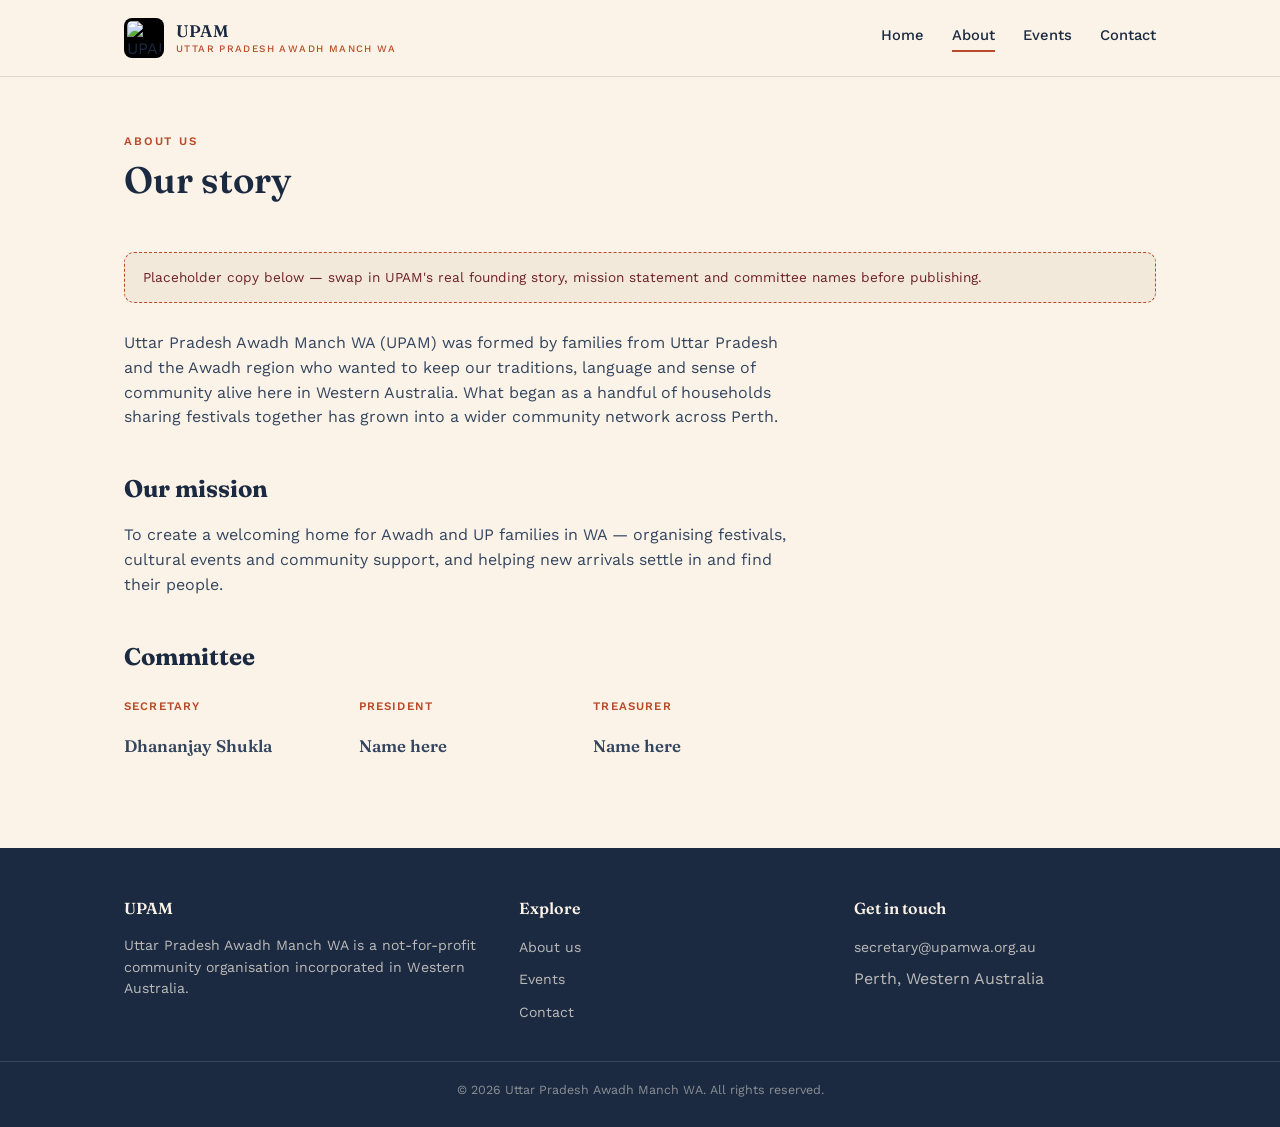
==== about.html @ 1d03f545 "Logo attached" ====
<!doctype html>
<html lang="en">
<head>
<meta charset="UTF-8">
<meta name="viewport" content="width=device-width, initial-scale=1">
<title>About — UPAM</title>
<meta name="description" content="About Uttar Pradesh Awadh Manch WA — our mission, our committee, our story.">
<link rel="icon" href="assets/logo.webp" type="image/webp">
<link rel="stylesheet" href="styles.css">
</head>
<body>

<header class="site">
  <div class="nav-row">
    <a class="brand" href="index.html">
      <img class="brand-mark" src="assets/logo.webp" alt="UPAM — Uttar Pradesh Awadh Manch WA logo">
      <span class="brand-text">UPAM<small>Uttar Pradesh Awadh Manch WA</small></span>
    </a>
    <button class="nav-toggle" aria-label="Toggle menu" aria-expanded="false" id="navToggle">☰</button>
    <nav class="links" id="navLinks">
      <a href="index.html">Home</a>
      <a href="about.html" aria-current="page">About</a>
      <a href="events.html">Events</a>
      <a href="contact.html">Contact</a>
    </nav>
  </div>
</header>

<section style="padding-top:56px;">
  <div class="container">
    <div class="section-head">
      <p class="eyebrow">About us</p>
      <h2>Our story</h2>
    </div>

    <div class="placeholder-note">
      Placeholder copy below — swap in UPAM's real founding story, mission statement and committee names before publishing.
    </div>

    <div class="prose">
      <p>Uttar Pradesh Awadh Manch WA (UPAM) was formed by families from Uttar Pradesh and the Awadh region who wanted to keep our traditions, language and sense of community alive here in Western Australia. What began as a handful of households sharing festivals together has grown into a wider community network across Perth.</p>

      <h2>Our mission</h2>
      <p>To create a welcoming home for Awadh and UP families in WA — organising festivals, cultural events and community support, and helping new arrivals settle in and find their people.</p>

      <h2>Committee</h2>
      <div class="committee-grid">
        <div class="committee-card">
          <p class="role">Secretary</p>
          <p class="name">Dhananjay Shukla</p>
        </div>
        <div class="committee-card">
          <p class="role">President</p>
          <p class="name">Name here</p>
        </div>
        <div class="committee-card">
          <p class="role">Treasurer</p>
          <p class="name">Name here</p>
        </div>
      </div>
    </div>
  </div>
</section>

<footer class="site">
  <div class="footer-inner">
    <div>
      <h4>UPAM</h4>
      <p>Uttar Pradesh Awadh Manch WA is a not-for-profit community organisation incorporated in Western Australia.</p>
    </div>
    <div>
      <h4>Explore</h4>
      <ul>
        <li><a href="about.html">About us</a></li>
        <li><a href="events.html">Events</a></li>
        <li><a href="contact.html">Contact</a></li>
      </ul>
    </div>
    <div>
      <h4>Get in touch</h4>
      <ul>
        <li><a href="mailto:secretary@upamwa.org.au">secretary@upamwa.org.au</a></li>
        <li>Perth, Western Australia</li>
      </ul>
    </div>
  </div>
  <div class="footer-bottom">© <span id="year"></span> Uttar Pradesh Awadh Manch WA. All rights reserved.</div>
</footer>

<script>
  document.getElementById('year').textContent = new Date().getFullYear();
  const toggle = document.getElementById('navToggle');
  const links = document.getElementById('navLinks');
  toggle.addEventListener('click', () => {
    const open = links.classList.toggle('open');
    toggle.setAttribute('aria-expanded', open);
  });
</script>

</body>
</html>
---- styles.css ----
/* ============================================================
   UPAM — Uttar Pradesh Awadh Manch WA
   Design tokens: dusk indigo + marigold + rust, arch motif
   drawn from Lucknow's Rumi Darwaza, chikankari thread texture
   ============================================================ */

@import url('https://fonts.googleapis.com/css2?family=Fraunces:ital,opsz,wght@0,9..144,400;0,9..144,600;1,9..144,500&family=Work+Sans:wght@400;500;600&display=swap');

:root {
  --ink: #1B2A41;
  --ink-soft: #33455f;
  --paper: #FBF3E7;
  --thread: #F2E9DA;
  --marigold: #E8A23D;
  --rust: #B84B2A;
  --maroon: #6E1F2B;
  --line: rgba(27, 42, 65, 0.14);

  --display: 'Fraunces', serif;
  --body: 'Work Sans', sans-serif;
}

* { box-sizing: border-box; }

html { scroll-behavior: smooth; }

body {
  margin: 0;
  font-family: var(--body);
  background: var(--paper);
  color: var(--ink);
  line-height: 1.55;
}

@media (prefers-reduced-motion: reduce) {
  html { scroll-behavior: auto; }
  * { animation-duration: 0.001ms !important; transition-duration: 0.001ms !important; }
}

a { color: inherit; }

img, svg { max-width: 100%; display: block; }

.container {
  max-width: 1080px;
  margin: 0 auto;
  padding: 0 24px;
}

/* ---------- Chikankari texture ---------- */
.thread-texture {
  background-image: radial-gradient(circle, rgba(27,42,65,0.07) 1px, transparent 1.4px);
  background-size: 18px 18px;
}

/* ---------- Header / Nav ---------- */
header.site {
  position: sticky;
  top: 0;
  z-index: 50;
  background: var(--paper);
  border-bottom: 1px solid var(--line);
}

.nav-row {
  display: flex;
  align-items: center;
  justify-content: space-between;
  padding: 18px 24px;
  max-width: 1080px;
  margin: 0 auto;
}

.brand {
  display: flex;
  align-items: center;
  gap: 12px;
  text-decoration: none;
  color: var(--ink);
}

.brand-mark {
  width: 40px;
  height: 40px;
  flex: none;
  border-radius: 8px;
  background: #000;
  object-fit: contain;
  padding: 3px;
}

.footer-inner .brand-mark {
  width: 46px;
  height: 46px;
}

.brand-text {
  font-family: var(--display);
  font-size: 1.05rem;
  font-weight: 600;
  letter-spacing: 0.01em;
  line-height: 1.15;
}

.brand-text small {
  display: block;
  font-family: var(--body);
  font-weight: 500;
  font-size: 0.62rem;
  letter-spacing: 0.14em;
  text-transform: uppercase;
  color: var(--rust);
  margin-top: 2px;
}

nav.links {
  display: flex;
  gap: 28px;
  font-size: 0.92rem;
  font-weight: 500;
}

nav.links a {
  text-decoration: none;
  padding-bottom: 4px;
  border-bottom: 2px solid transparent;
}

nav.links a:hover,
nav.links a[aria-current="page"] {
  border-bottom-color: var(--rust);
}

nav.links a:focus-visible,
a:focus-visible,
button:focus-visible {
  outline: 2px solid var(--rust);
  outline-offset: 3px;
}

.nav-toggle { display: none; }

@media (max-width: 720px) {
  nav.links {
    position: absolute;
    top: 100%;
    left: 0;
    right: 0;
    background: var(--paper);
    border-bottom: 1px solid var(--line);
    flex-direction: column;
    gap: 0;
    display: none;
  }
  nav.links.open { display: flex; }
  nav.links a { padding: 14px 24px; border-bottom: 1px solid var(--line); }
  .nav-toggle {
    display: block;
    background: none;
    border: 1px solid var(--line);
    border-radius: 8px;
    width: 40px;
    height: 40px;
    font-family: var(--display);
    font-size: 1.1rem;
  }
}

/* ---------- Arch motif (Rumi Darwaza silhouette) ---------- */
.arch-row {
  display: flex;
  line-height: 0;
  color: var(--ink);
}
.arch-row.on-ink { color: var(--paper); }
.arch-row svg { flex: none; }

/* ---------- Hero ---------- */
.hero {
  background: var(--ink);
  color: var(--paper);
  position: relative;
  overflow: hidden;
}

.hero-inner {
  max-width: 1080px;
  margin: 0 auto;
  padding: 88px 24px 64px;
  display: flex;
  gap: 48px;
  align-items: center;
}

.hero-inner > div:first-child { flex: 1.1 1 0; min-width: 280px; }
.hero-inner .gate-wrap { flex: 0.9 1 0; min-width: 220px; max-width: 340px; }

.eyebrow {
  font-size: 0.72rem;
  letter-spacing: 0.16em;
  text-transform: uppercase;
  color: var(--marigold);
  font-weight: 600;
  margin: 0 0 18px;
}

.hero h1 {
  font-family: var(--display);
  font-size: clamp(2.3rem, 5vw, 3.4rem);
  line-height: 1.08;
  font-weight: 600;
  margin: 0 0 20px;
}

.hero h1 em {
  font-style: italic;
  color: var(--marigold);
  font-weight: 500;
}

.hero p.lede {
  font-size: 1.08rem;
  color: rgba(251, 243, 231, 0.82);
  max-width: 46ch;
  margin: 0 0 32px;
}

.cta-row { display: flex; gap: 14px; flex-wrap: wrap; }

.btn {
  display: inline-flex;
  align-items: center;
  gap: 8px;
  font-family: var(--body);
  font-weight: 600;
  font-size: 0.92rem;
  padding: 13px 24px;
  border-radius: 999px;
  text-decoration: none;
  border: 1px solid transparent;
  cursor: pointer;
}

.btn-primary { background: var(--rust); color: var(--paper); }
.btn-primary:hover { background: #9c3f22; }

.btn-ghost { border-color: rgba(251,243,231,0.4); color: var(--paper); background: transparent; }
.btn-ghost:hover { border-color: var(--marigold); color: var(--marigold); }

.btn-ghost-ink { border-color: var(--line); color: var(--ink); background: transparent; }
.btn-ghost-ink:hover { border-color: var(--rust); color: var(--rust); }

/* Gate illustration in hero */
.gate-wrap { position: relative; }
.gate-wrap svg { width: 100%; height: auto; }

/* ---------- Section scaffolding ---------- */
section { padding: 72px 0; }

.section-head { max-width: 60ch; margin: 0 0 44px; }

.section-head .eyebrow { color: var(--rust); }

.section-head h2 {
  font-family: var(--display);
  font-size: clamp(1.7rem, 3vw, 2.3rem);
  font-weight: 600;
  margin: 0 0 12px;
}

.section-head p { color: var(--ink-soft); margin: 0; }

/* ---------- Pillars / cards ---------- */
.pillars {
  display: grid;
  grid-template-columns: repeat(3, 1fr);
  gap: 1px;
  background: var(--line);
  border: 1px solid var(--line);
}

.pillar {
  background: var(--paper);
  padding: 32px 28px;
}

.pillar .num {
  font-family: var(--display);
  font-style: italic;
  color: var(--rust);
  font-size: 1.6rem;
  margin: 0 0 14px;
}

.pillar h3 {
  font-family: var(--display);
  font-size: 1.2rem;
  font-weight: 600;
  margin: 0 0 10px;
}

.pillar p { margin: 0; color: var(--ink-soft); font-size: 0.95rem; }

@media (max-width: 800px) {
  .pillars { grid-template-columns: 1fr; }
  .hero-inner { flex-direction: column; align-items: flex-start; padding-top: 56px; }
  .hero-inner .gate-wrap { max-width: 260px; }
}

/* ---------- Event cards ---------- */
.event-list { display: grid; gap: 1px; background: var(--line); border: 1px solid var(--line); }

.event-card {
  background: var(--paper);
  padding: 26px 28px;
  display: grid;
  grid-template-columns: 96px 1fr auto;
  gap: 22px;
  align-items: center;
}

.event-date {
  font-family: var(--display);
  text-align: center;
  border-right: 1px solid var(--line);
  padding-right: 22px;
}

.event-date .day { font-size: 1.8rem; font-weight: 600; line-height: 1; display: block; }
.event-date .mon { font-size: 0.7rem; letter-spacing: 0.12em; text-transform: uppercase; color: var(--rust); }

.event-card h3 { font-family: var(--display); font-size: 1.15rem; margin: 0 0 6px; font-weight: 600; }
.event-card p { margin: 0; color: var(--ink-soft); font-size: 0.9rem; }

@media (max-width: 640px) {
  .event-card { grid-template-columns: 64px 1fr; }
  .event-card .btn { grid-column: 1 / -1; justify-self: start; margin-top: 8px; }
}

/* ---------- Placeholder notice (dev aid, remove when real content is in) ---------- */
.placeholder-note {
  background: var(--thread);
  border: 1px dashed var(--rust);
  border-radius: 10px;
  padding: 14px 18px;
  font-size: 0.85rem;
  color: var(--maroon);
  margin-bottom: 28px;
}

/* ---------- Footer ---------- */
footer.site {
  background: var(--ink);
  color: rgba(251,243,231,0.72);
}

.footer-inner {
  max-width: 1080px;
  margin: 0 auto;
  padding: 48px 24px 36px;
  display: grid;
  grid-template-columns: 1.2fr 1fr 1fr;
  gap: 32px;
}

.footer-inner h4 {
  font-family: var(--display);
  color: var(--paper);
  font-weight: 600;
  font-size: 1rem;
  margin: 0 0 14px;
}

.footer-inner p, .footer-inner a { font-size: 0.88rem; }

.footer-inner ul { list-style: none; padding: 0; margin: 0; display: grid; gap: 8px; }
.footer-inner a { text-decoration: none; }
.footer-inner a:hover { color: var(--marigold); }

.footer-bottom {
  border-top: 1px solid rgba(251,243,231,0.14);
  text-align: center;
  font-size: 0.78rem;
  padding: 18px 24px 28px;
  color: rgba(251,243,231,0.5);
}

@media (max-width: 720px) {
  .footer-inner { grid-template-columns: 1fr; }
}

/* ---------- Form ---------- */
form.contact-form { display: grid; gap: 18px; max-width: 520px; }

.field { display: grid; gap: 6px; }

.field label { font-size: 0.85rem; font-weight: 600; }

.field input, .field textarea {
  font-family: var(--body);
  font-size: 0.95rem;
  padding: 12px 14px;
  border: 1px solid var(--line);
  border-radius: 8px;
  background: var(--thread);
  color: var(--ink);
}

.field input:focus, .field textarea:focus {
  outline: 2px solid var(--rust);
  outline-offset: 1px;
}

.field textarea { resize: vertical; min-height: 120px; }

/* ---------- Simple content page styling (about) ---------- */
.prose { max-width: 68ch; }
.prose h2 { font-family: var(--display); font-size: 1.5rem; margin: 40px 0 12px; }
.prose p { color: var(--ink-soft); }

.committee-grid {
  display: grid;
  grid-template-columns: repeat(auto-fill, minmax(180px, 1fr));
  gap: 24px;
  margin-top: 12px;
}

.committee-card { text-align: left; }
.committee-card .role {
  font-size: 0.72rem;
  letter-spacing: 0.1em;
  text-transform: uppercase;
  color: var(--rust);
  font-weight: 600;
  margin-bottom: 4px;
}
.committee-card .name { font-family: var(--display); font-size: 1.05rem; font-weight: 600; }
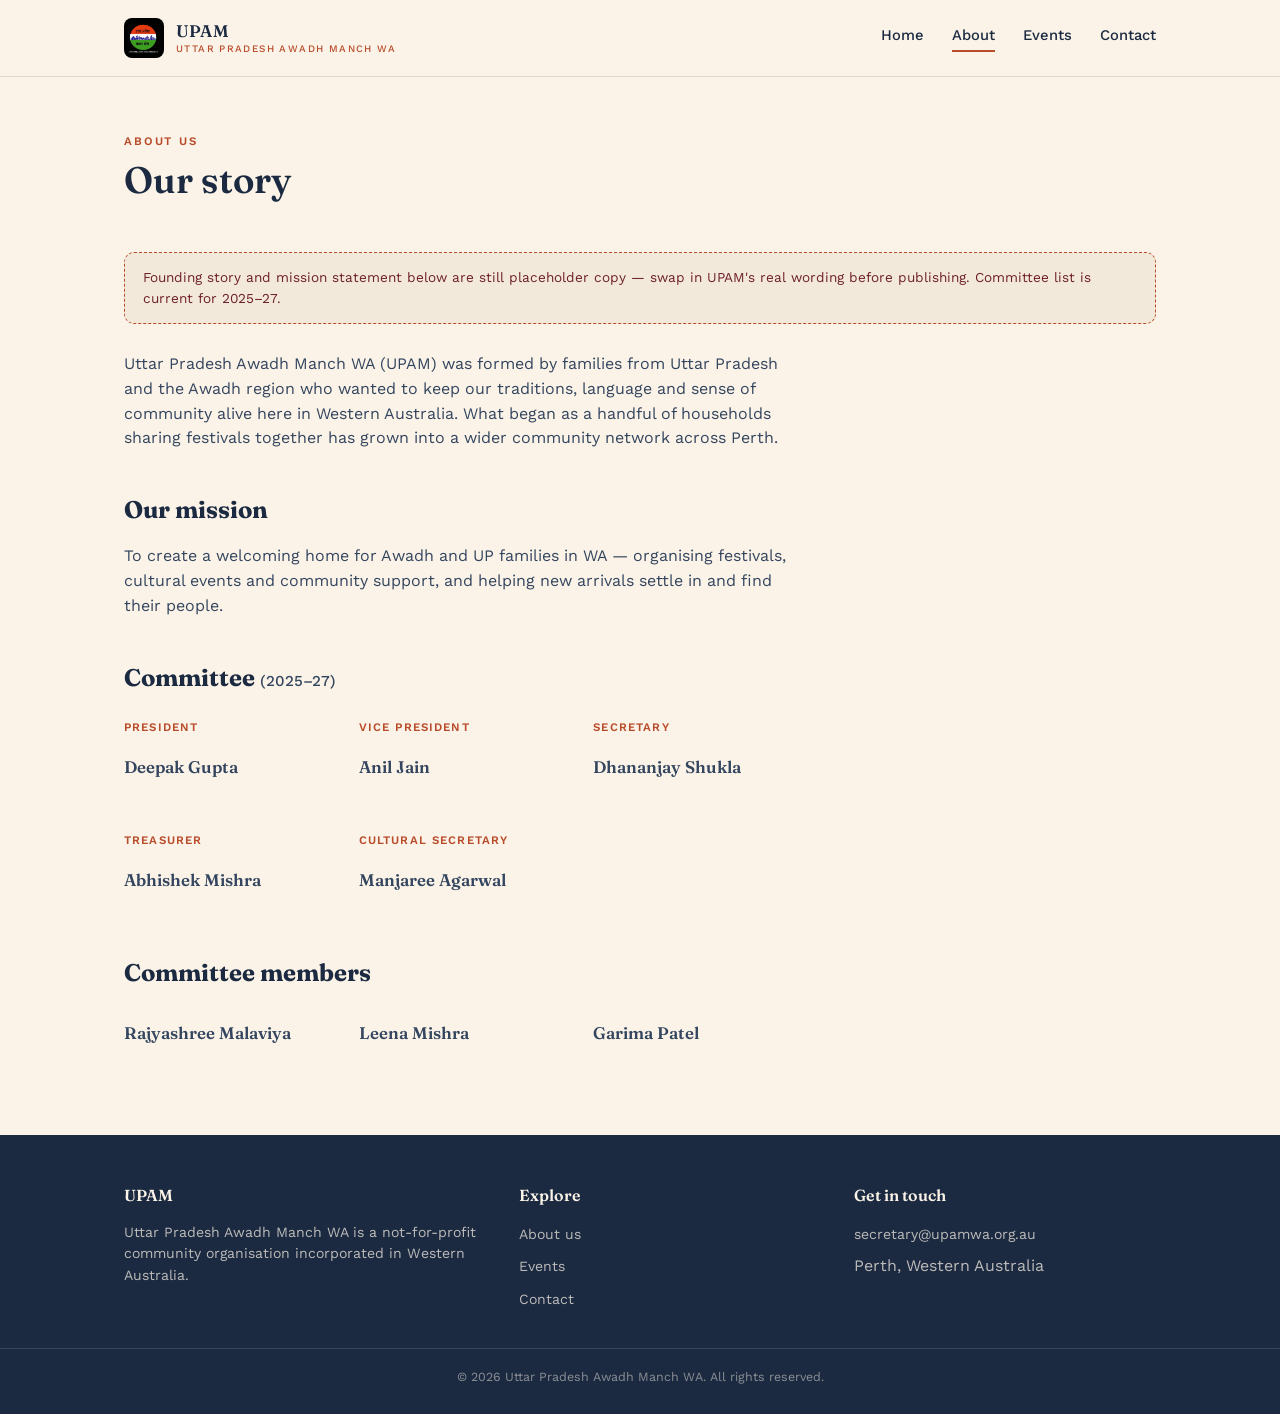
==== commit af19f850: "Added committee member" ====
--- a/about.html
+++ b/about.html
@@ -34,7 +34,7 @@
     </div>
 
     <div class="placeholder-note">
-      Placeholder copy below — swap in UPAM's real founding story, mission statement and committee names before publishing.
+      Founding story and mission statement below are still placeholder copy — swap in UPAM's real wording before publishing. Committee list is current for 2025–27.
     </div>
 
     <div class="prose">
@@ -43,19 +43,40 @@
       <h2>Our mission</h2>
       <p>To create a welcoming home for Awadh and UP families in WA — organising festivals, cultural events and community support, and helping new arrivals settle in and find their people.</p>
 
-      <h2>Committee</h2>
+      <h2>Committee <span style="font-family: var(--body); font-weight: 500; font-size: 0.95rem; color: var(--ink-soft);">(2025–27)</span></h2>
       <div class="committee-grid">
+        <div class="committee-card">
+          <p class="role">President</p>
+          <p class="name">Deepak Gupta</p>
+        </div>
+        <div class="committee-card">
+          <p class="role">Vice President</p>
+          <p class="name">Anil Jain</p>
+        </div>
         <div class="committee-card">
           <p class="role">Secretary</p>
           <p class="name">Dhananjay Shukla</p>
         </div>
         <div class="committee-card">
-          <p class="role">President</p>
-          <p class="name">Name here</p>
+          <p class="role">Treasurer</p>
+          <p class="name">Abhishek Mishra</p>
         </div>
         <div class="committee-card">
-          <p class="role">Treasurer</p>
-          <p class="name">Name here</p>
+          <p class="role">Cultural Secretary</p>
+          <p class="name">Manjaree Agarwal</p>
+        </div>
+      </div>
+
+      <h2 style="margin-top:44px;">Committee members</h2>
+      <div class="committee-grid">
+        <div class="committee-card">
+          <p class="name">Rajyashree Malaviya</p>
+        </div>
+        <div class="committee-card">
+          <p class="name">Leena Mishra</p>
+        </div>
+        <div class="committee-card">
+          <p class="name">Garima Patel</p>
         </div>
       </div>
     </div>
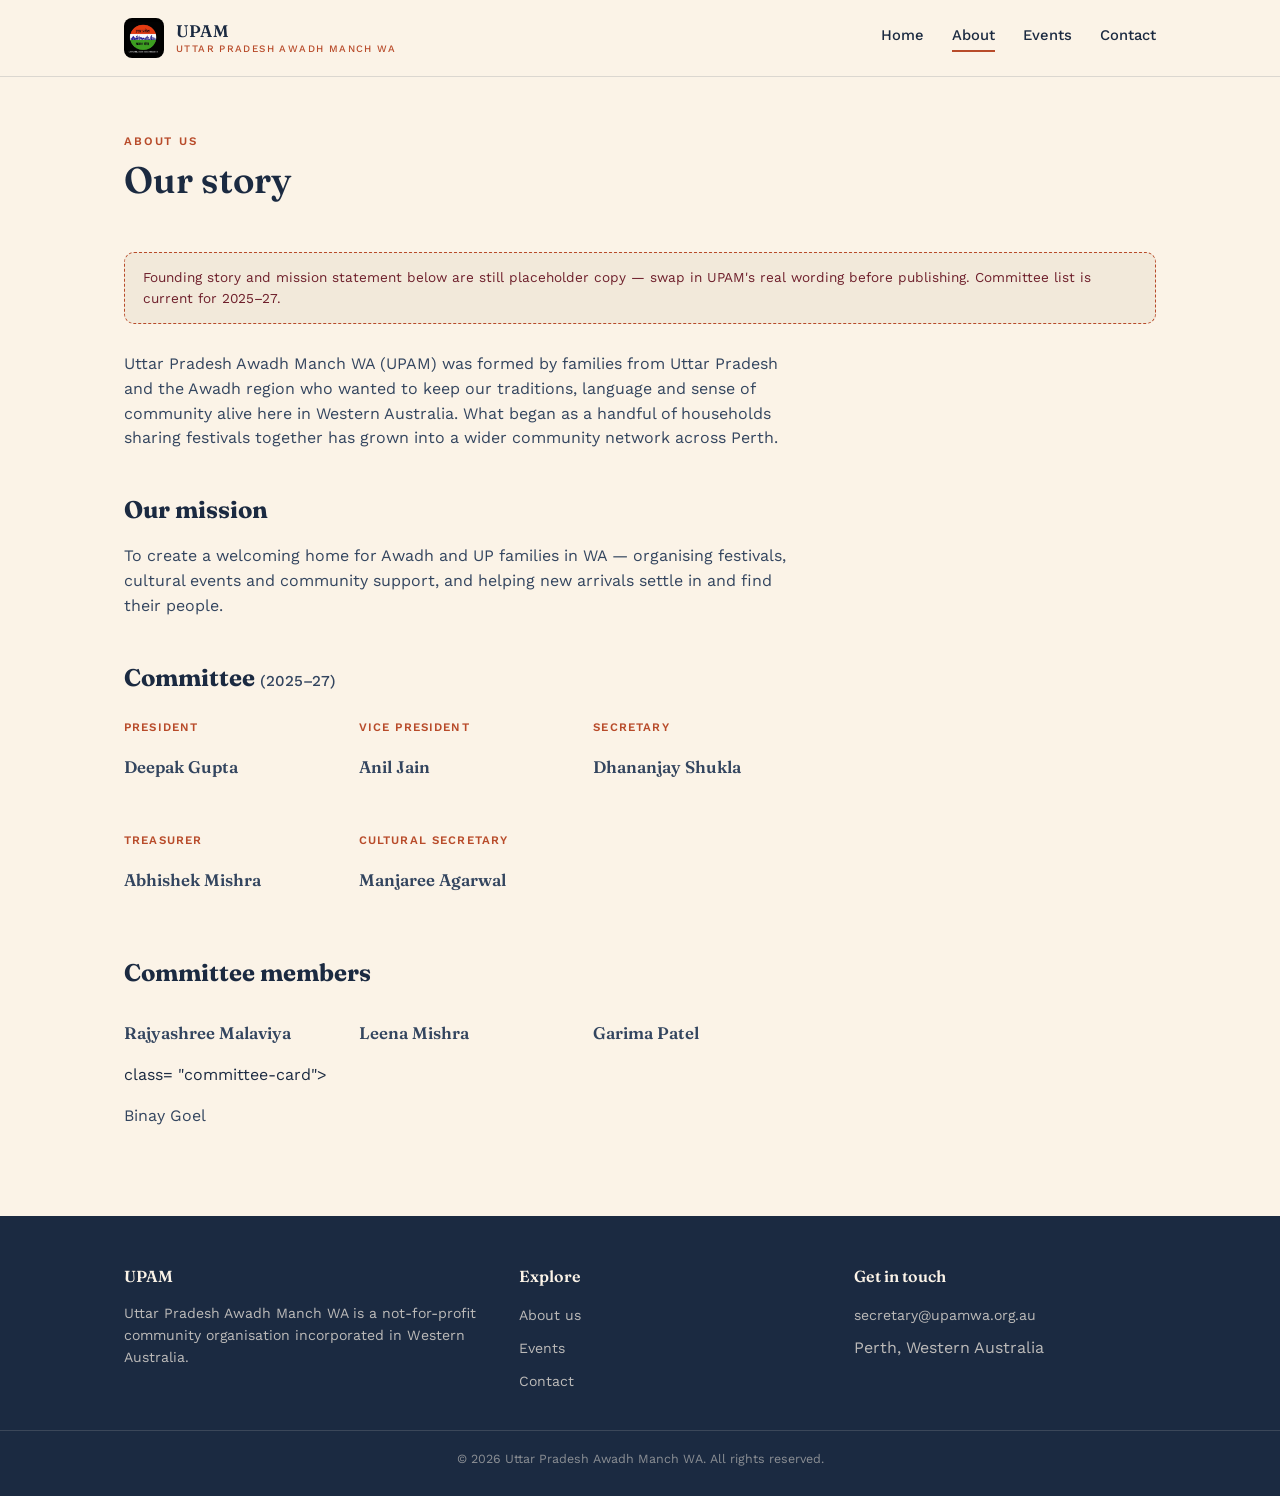
==== commit 134871f6: "commit" ====
--- a/about.html
+++ b/about.html
@@ -78,6 +78,8 @@
         <div class="committee-card">
           <p class="name">Garima Patel</p>
         </div>
+      </div> class= "committee-card">
+       <p class="name">Binay Goel</p>
       </div>
     </div>
   </div>
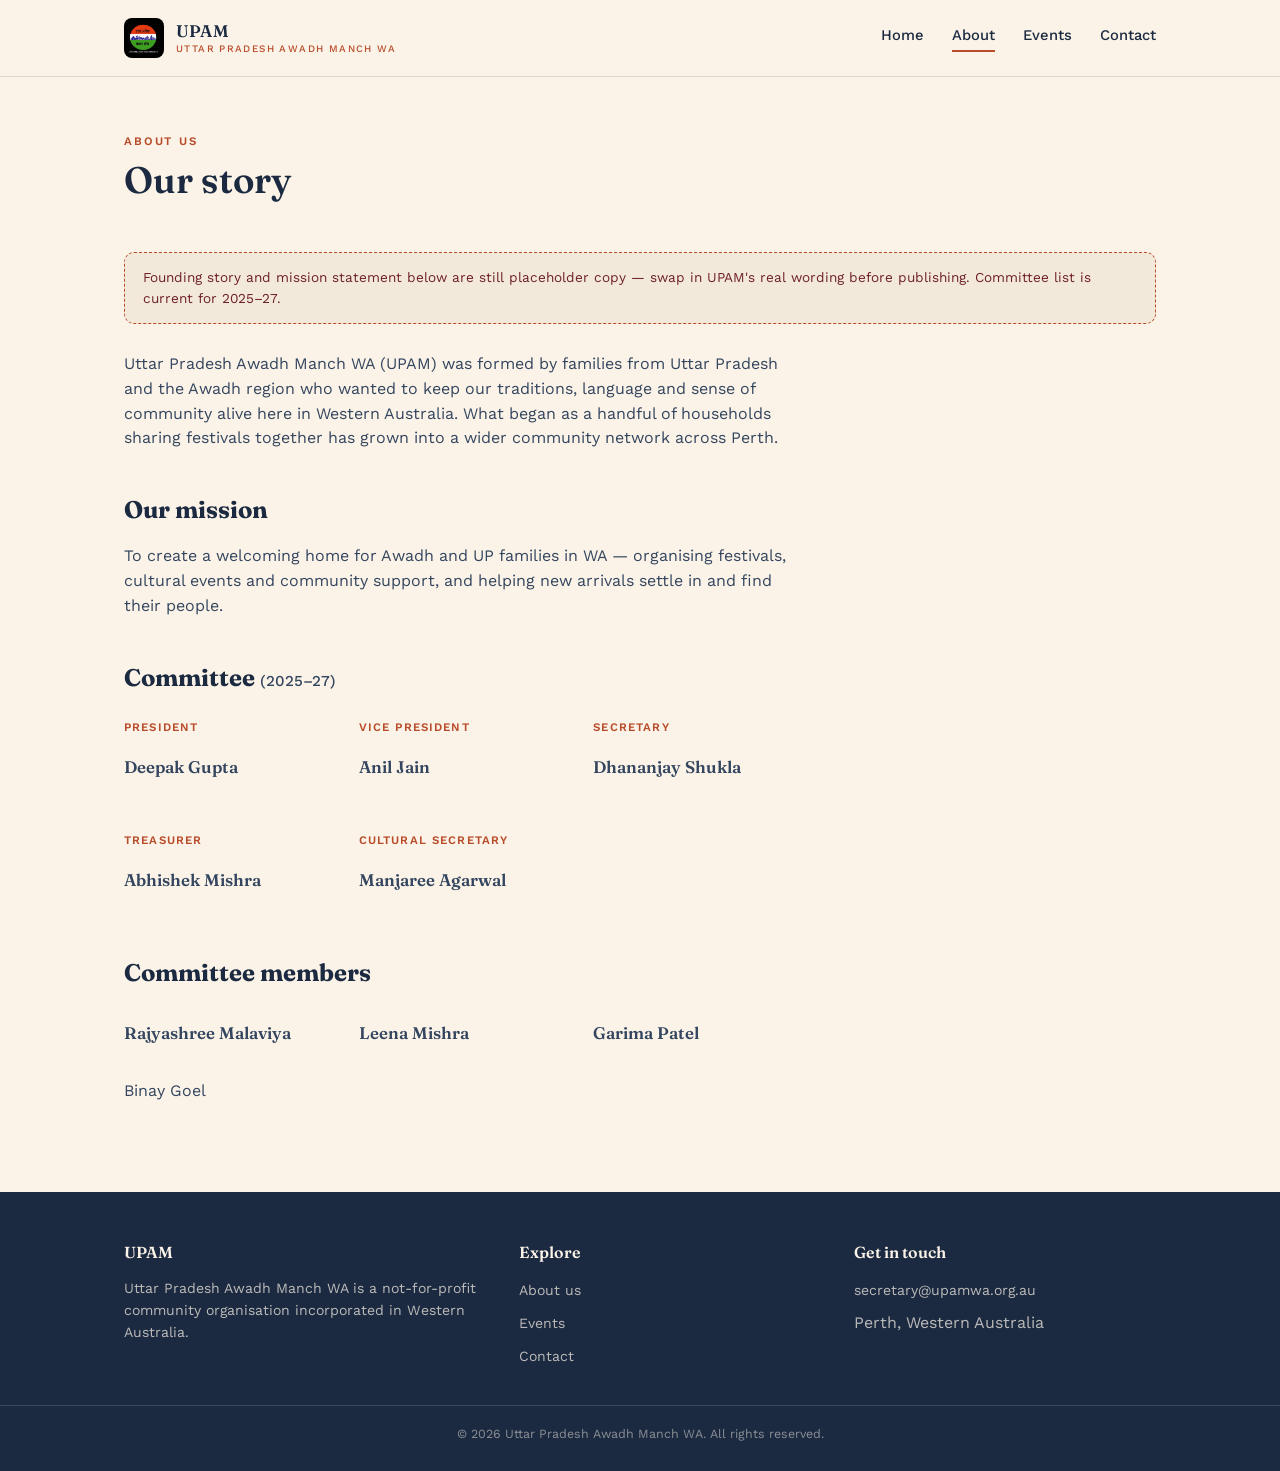
==== commit 03e1b9ab: "adding members" ====
--- a/about.html
+++ b/about.html
@@ -78,8 +78,8 @@
         <div class="committee-card">
           <p class="name">Garima Patel</p>
         </div>
-      </div> class= "committee-card">
-       <p class="name">Binay Goel</p>
+        </div class= "committee-card">
+          <p class="name">Binay Goel</p>
       </div>
     </div>
   </div>
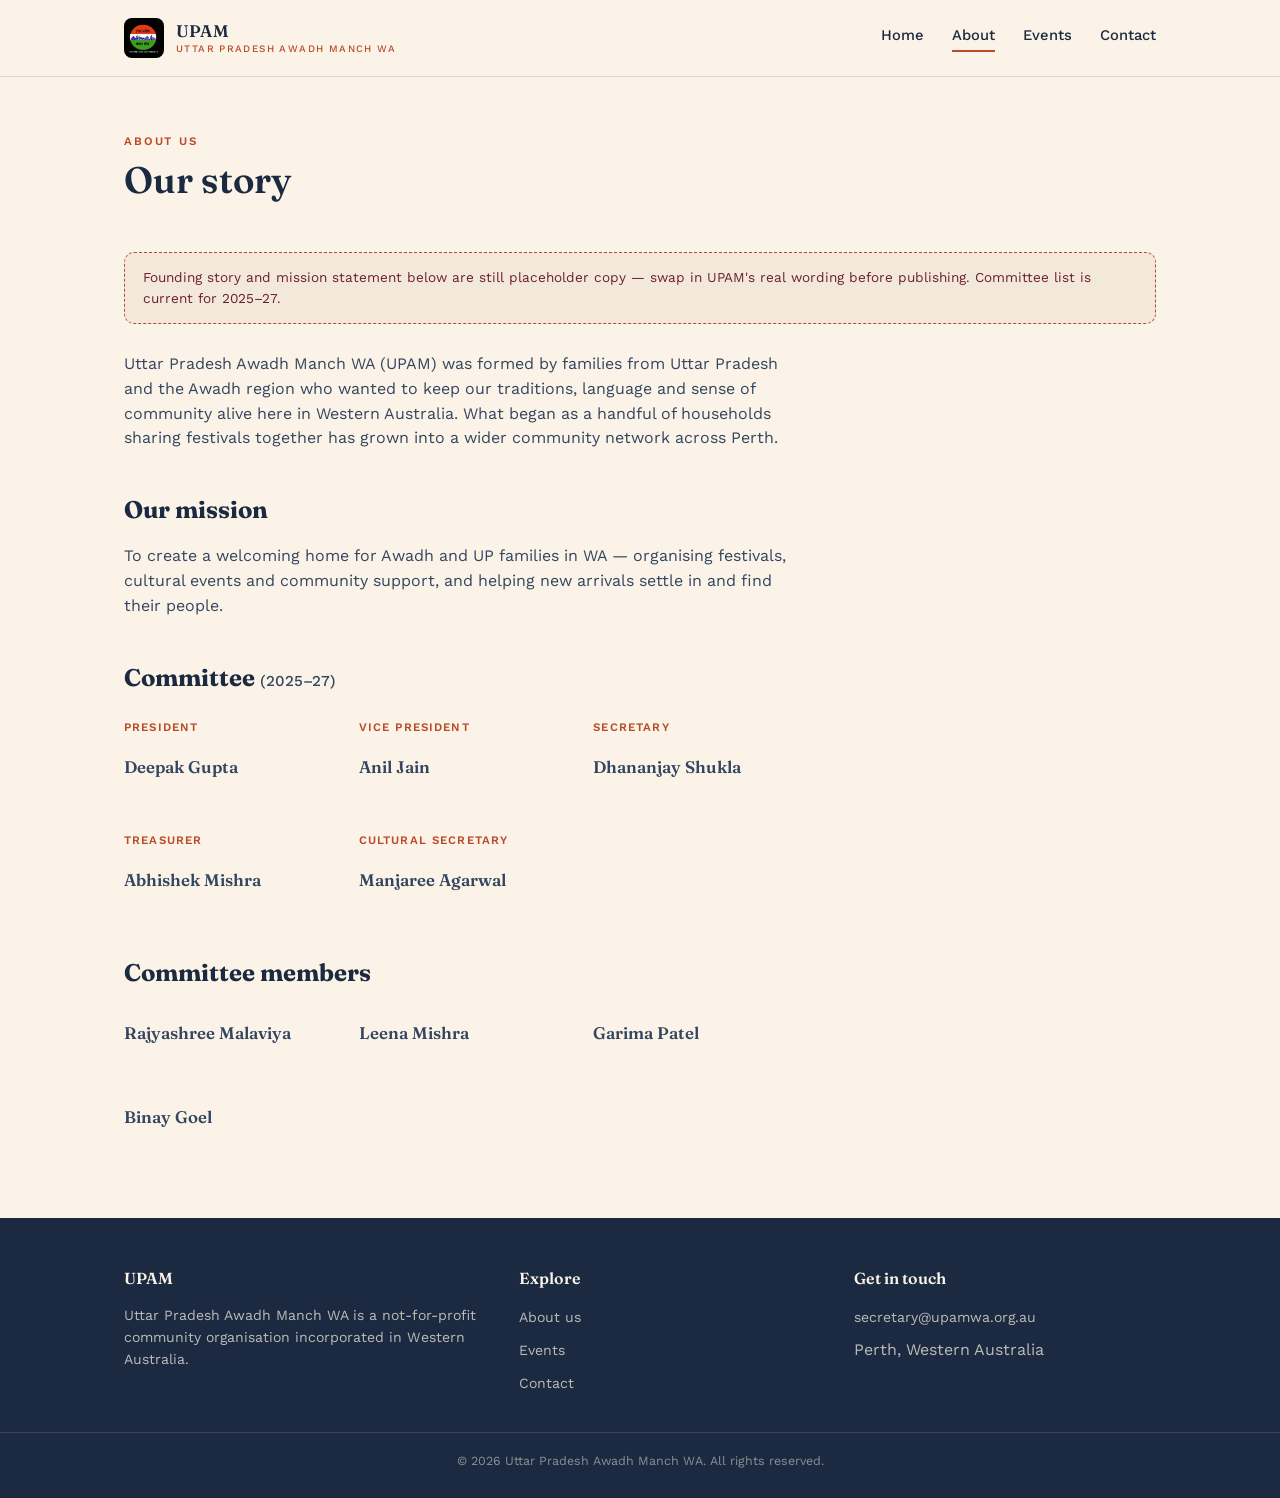
==== commit 30151a99: "commit" ====
--- a/about.html
+++ b/about.html
@@ -78,9 +78,9 @@
         <div class="committee-card">
           <p class="name">Garima Patel</p>
         </div>
-        </div class= "committee-card">
+        <div class="committee-card">
           <p class="name">Binay Goel</p>
-      </div>
+        </div>
     </div>
   </div>
 </section>
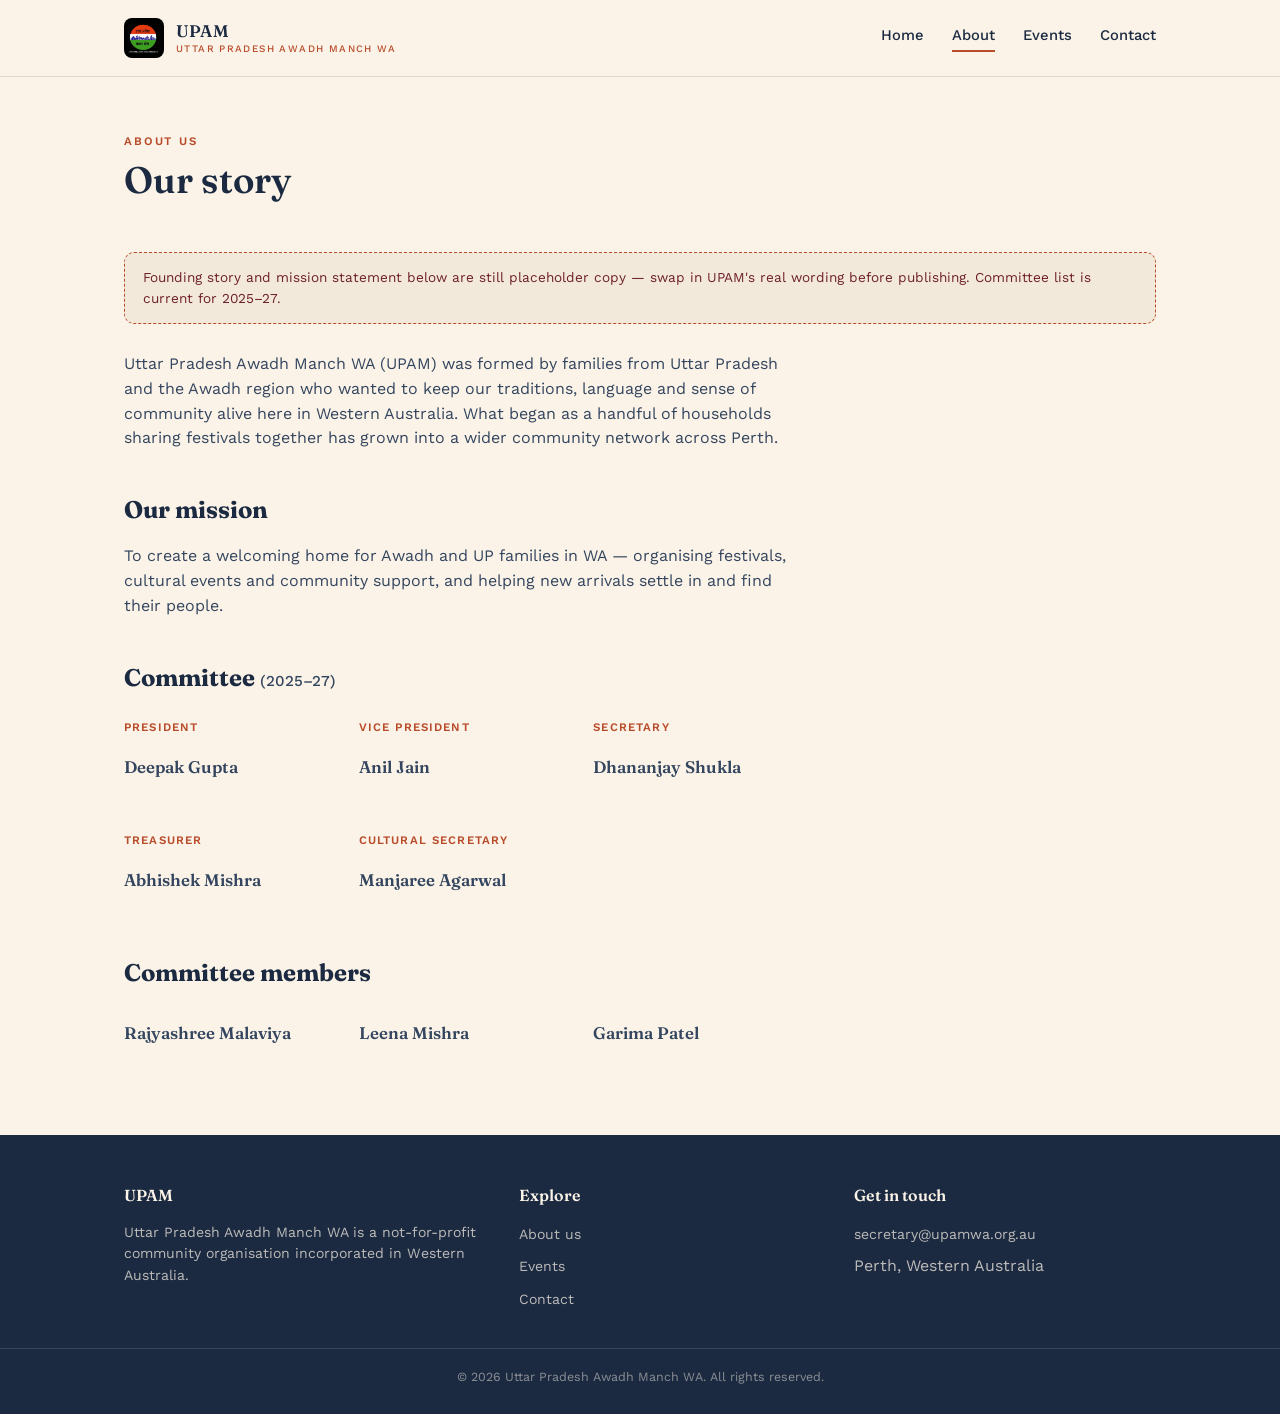
==== commit fd02d950: "Add files via upload" ====
--- a/about.html
+++ b/about.html
@@ -78,9 +78,7 @@
         <div class="committee-card">
           <p class="name">Garima Patel</p>
         </div>
-        <div class="committee-card">
-          <p class="name">Binay Goel</p>
-        </div>
+      </div>
     </div>
   </div>
 </section>
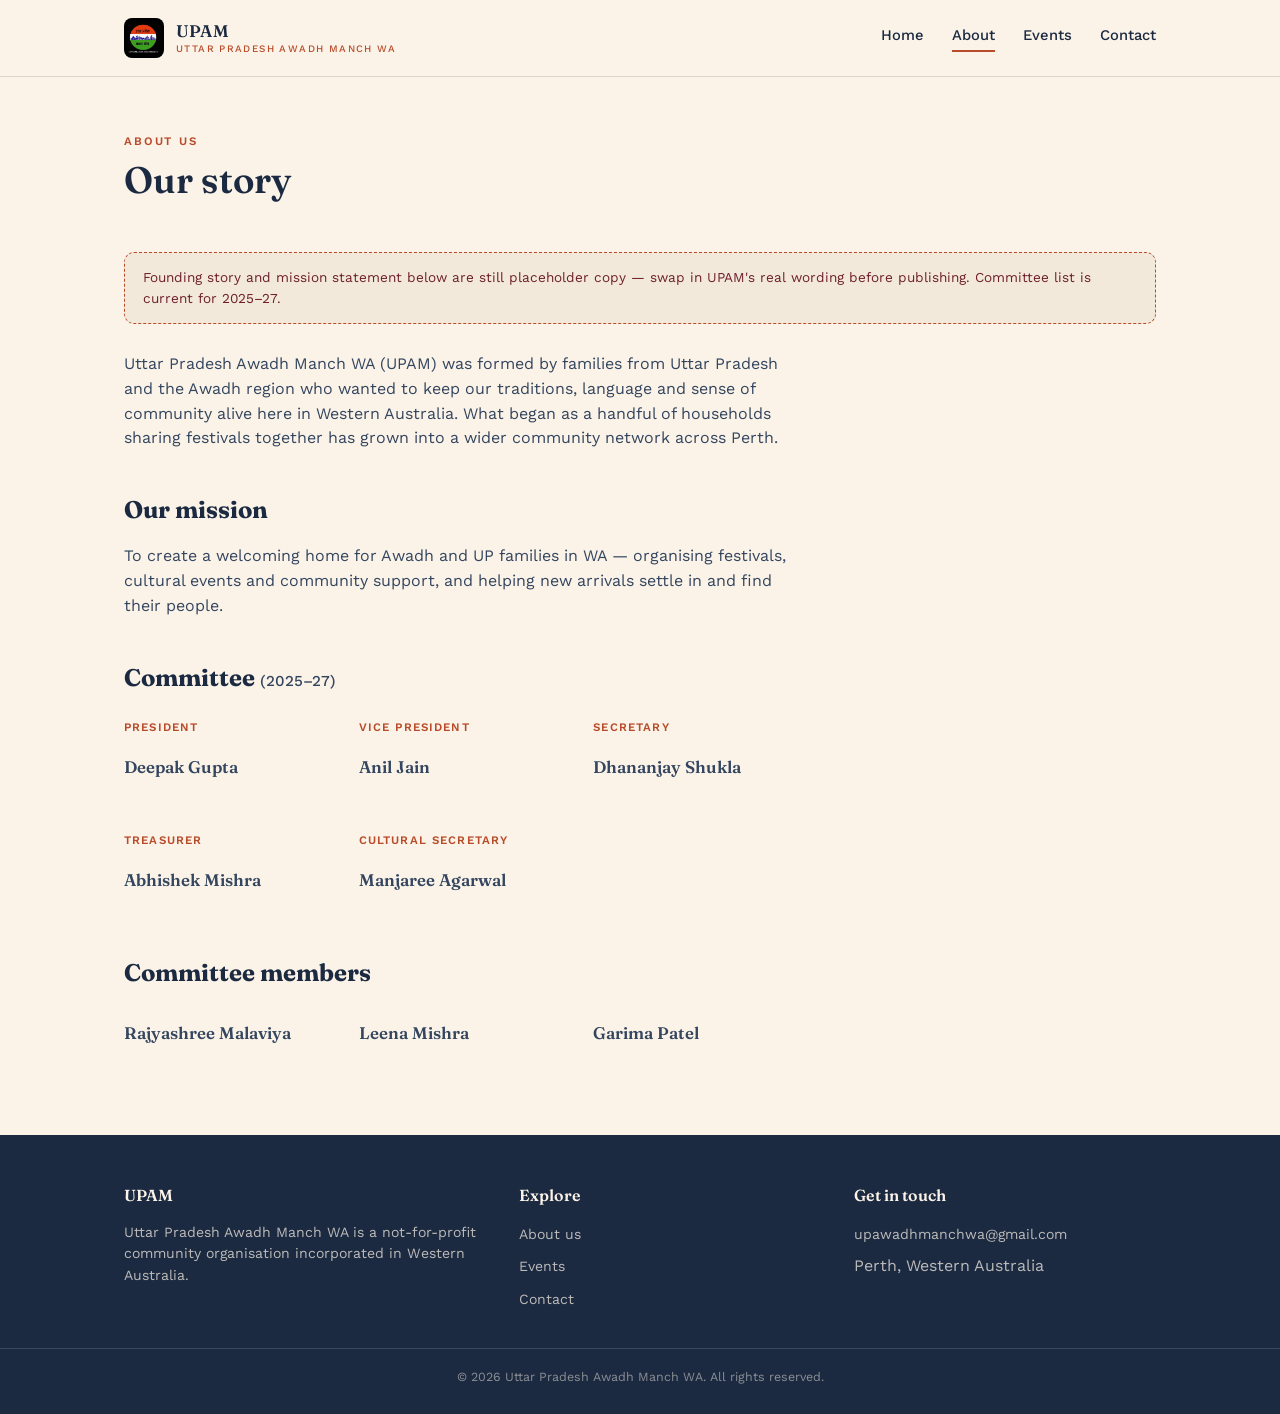
==== commit 60f8b120: "Update about.html" ====
--- a/about.html
+++ b/about.html
@@ -100,7 +100,7 @@
     <div>
       <h4>Get in touch</h4>
       <ul>
-        <li><a href="mailto:secretary@upamwa.org.au">secretary@upamwa.org.au</a></li>
+        <li><a href="mailto:upawadhmanchwa@gmail.com">upawadhmanchwa@gmail.com</a></li>
         <li>Perth, Western Australia</li>
       </ul>
     </div>
